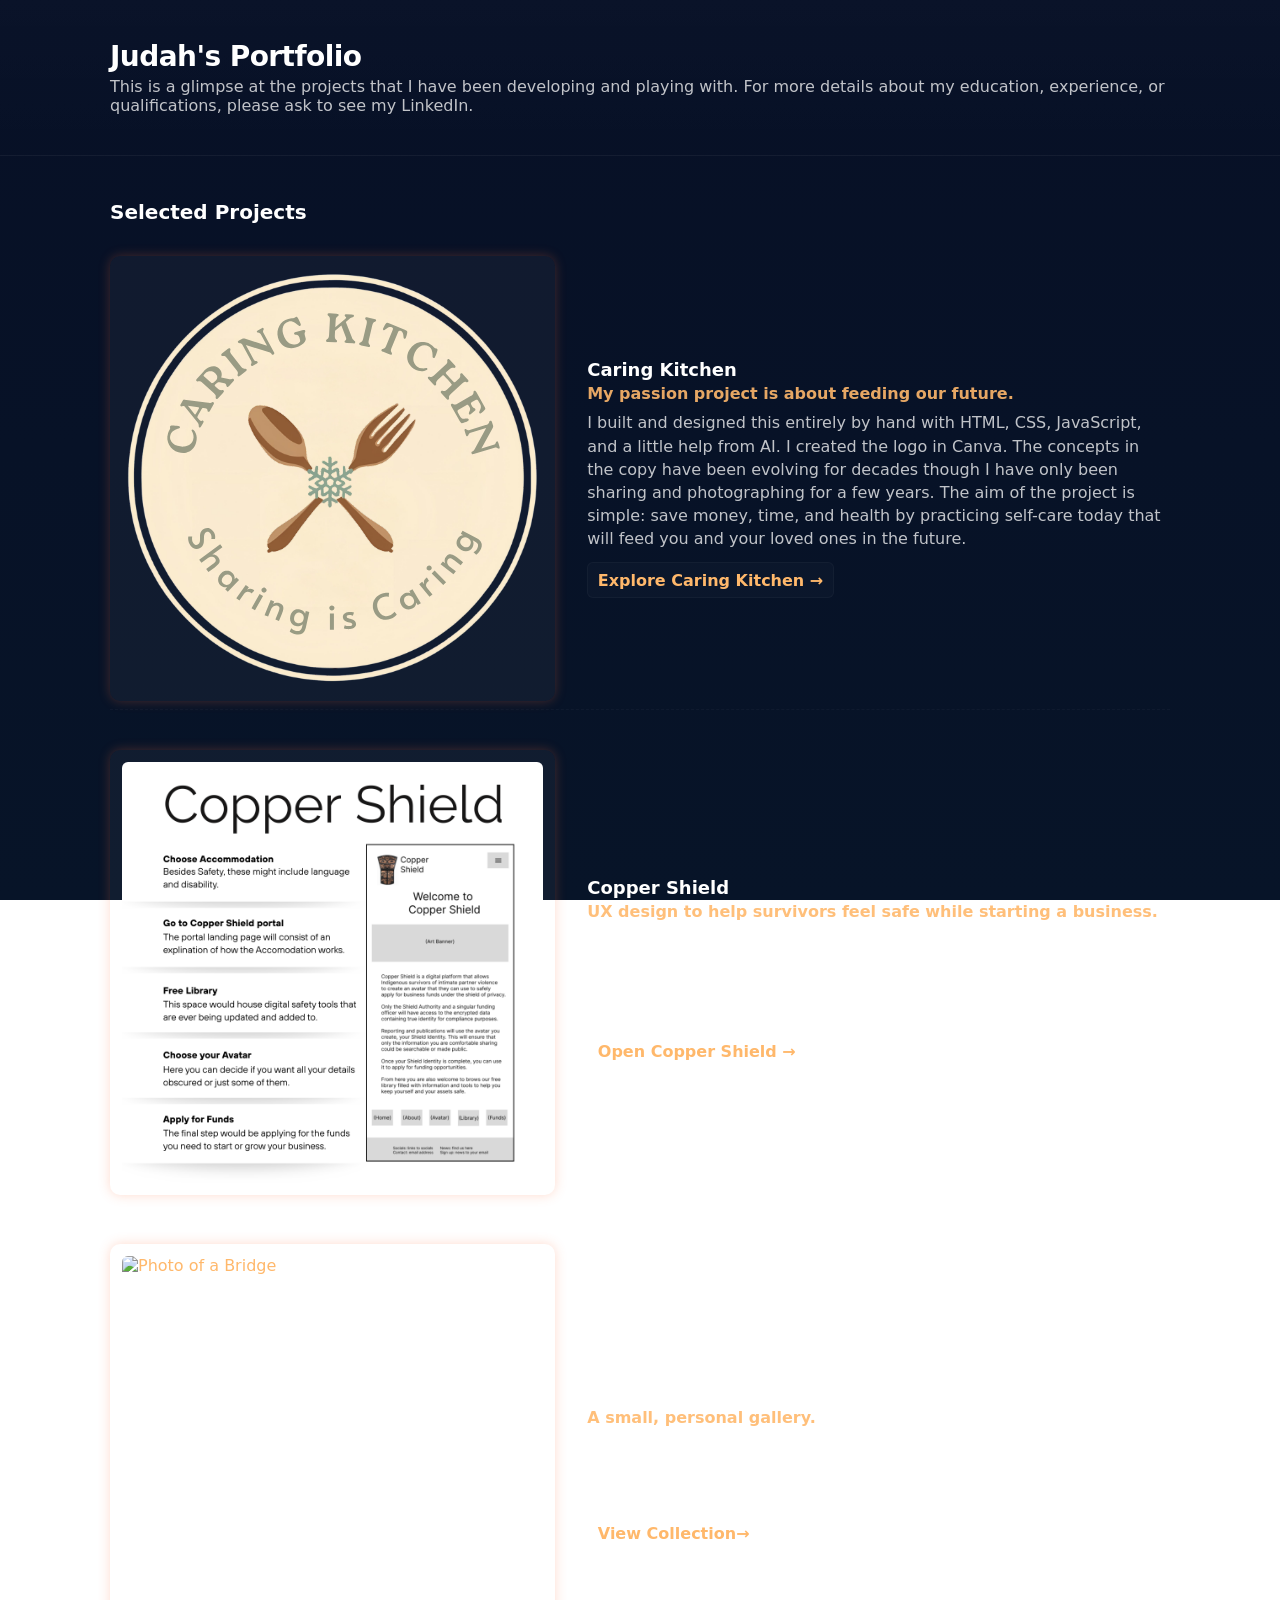
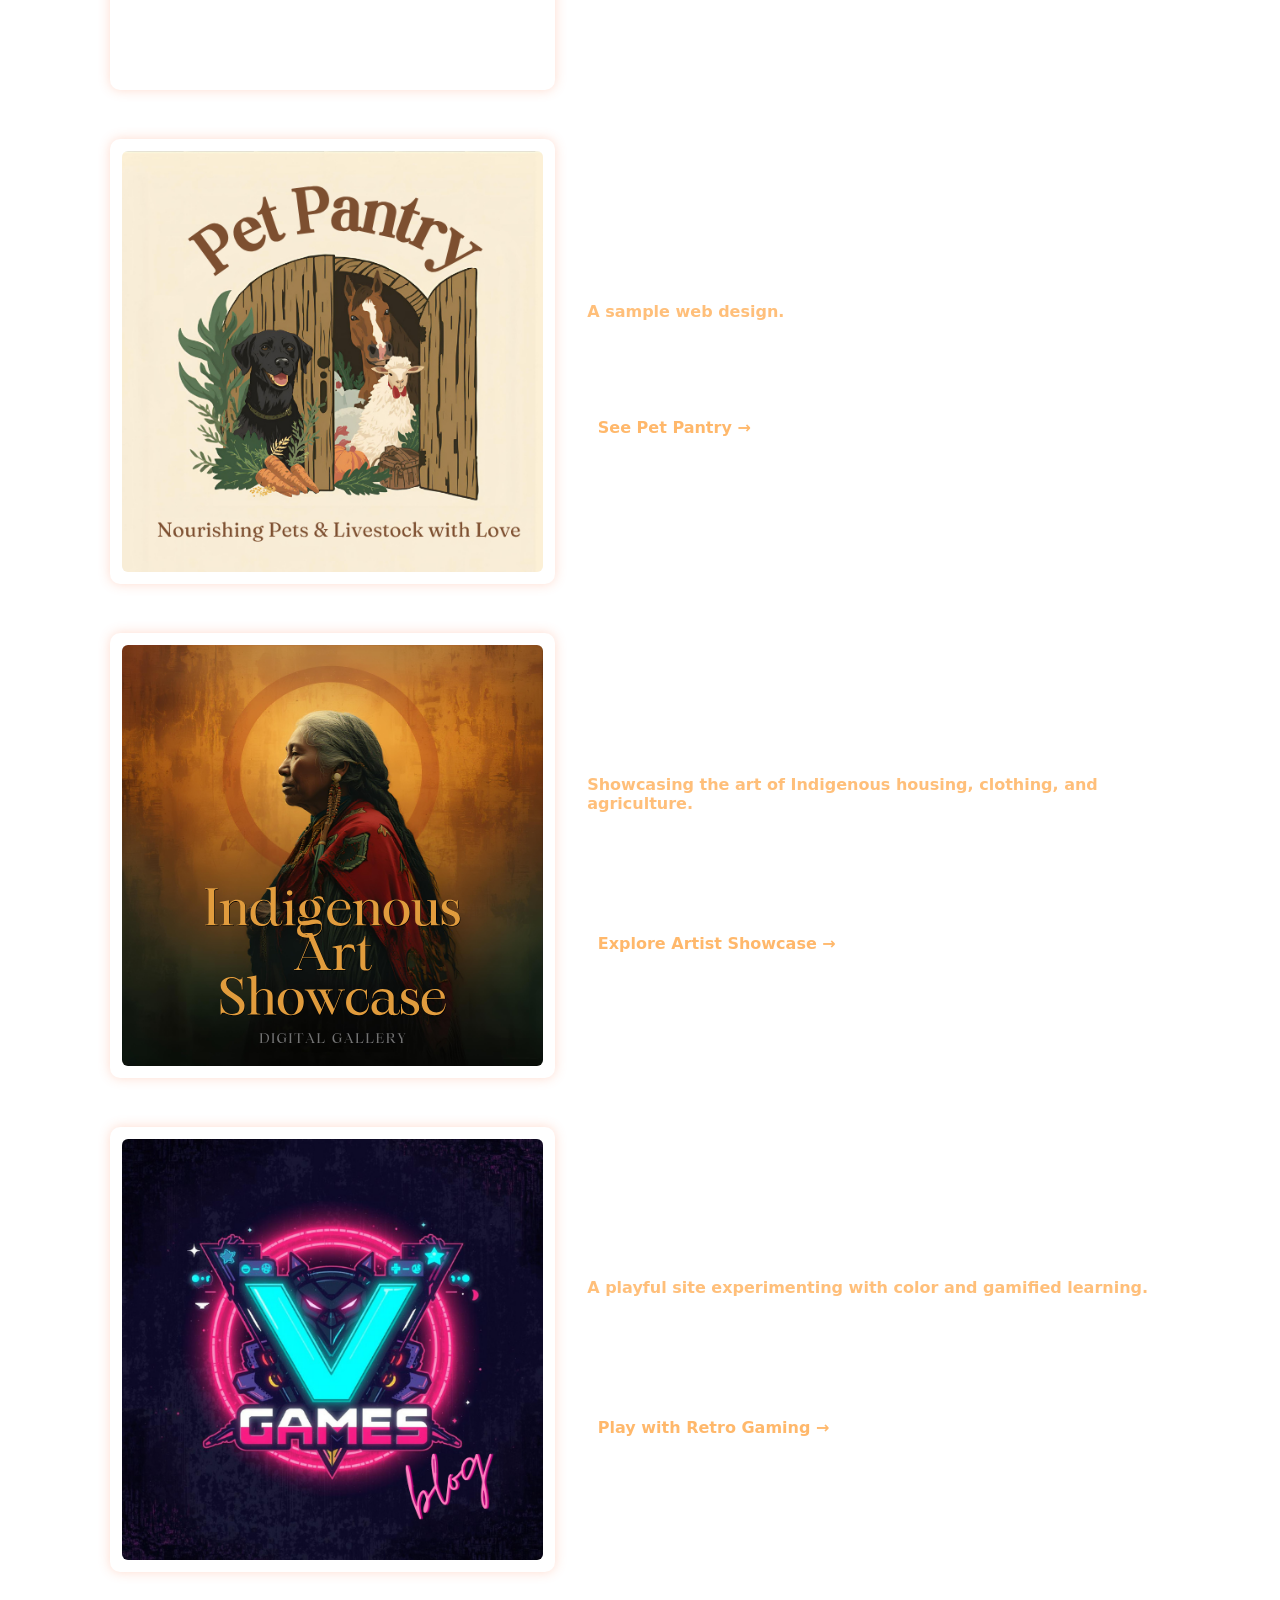
==== index.html @ a278aeb4 "Initial commit" ====
<!-- Judah's portfolio with Copilot for GitHub, 2026 -->
<!doctype html>
<html lang="en">
<head>
  <meta charset="utf-8" />
  <meta name="viewport" content="width=device-width,initial-scale=1" />
  <title>Judah's Portfolio</title>
  <meta name="description" content="Judah's design and web projects: Caring Kitchen, Photos, Copper Shield, Pet Pantry, Artist Showcase, Retro Gaming." />
  <!-- Link the layout and color/style sheets -->
  <link rel="stylesheet" href="./css/layout.css" />
  <link rel="stylesheet" href="./css/styles.css" />
</head>
<body>
  <header class="site-header" role="banner">
    <div class="container">
      <h1 class="site-title">Judah's Portfolio</h1>
      <p class="site-bio">This is a glimpse at the projects that I have been developing and playing with. For more details about my education, experience, or qualifications, please ask to see my LinkedIn. </p>
    </div>
  </header>

  <main id="main" class="container" role="main">
    <section aria-labelledby="projects-heading" class="projects">
      <h2 id="projects-heading" class="section-heading">Selected Projects</h2>

      <!----------------------------- Caring Kitchen ------------------------>
      <article class="project">
        <a class="project-image-link" href="./projects/caring-kitchen-logo/Caring Kitchen Logo (250 x 250 px).svg" aria-labelledby="caring-title" target="_blank">
          <img src="./projects/caring-kitchen-logo/Caring Kitchen Logo (250 x 250 px).svg" alt="Caring Kitchen Logo" class="project-image" />
        </a>
        <div class="project-content">
          <h3 id="caring-title" class="project-title">Caring Kitchen</h3>
          <p class="project-tagline">My passion project is about feeding our future.</p>
          <p class="project-desc">I built and designed this entirely by hand with HTML, CSS, JavaScript, and a little help from AI. I created the logo in Canva. The concepts in the copy have been evolving for decades though I have only been sharing and photographing for a few years. The aim of the project is simple: save money, time, and health by practicing self-care today that will feed you and your loved ones in the future.</p>
          <a class="project-link" href="https://thecaringkitchen.github.io/caring-kitchen" target="_blank">Explore Caring Kitchen →</a>
        </div>
      </article>
<!----------------------------- Copper Shield ------------------------>
      <article class="project">
        <a class="project-image-link" href="./projects/copper-shield-ux-design/img/Copper-shield-thumb.png" aria-labelledby="copper-title" target="_blank">
          <img src="./projects/copper-shield-ux-design/img/Copper-shield-thumb.png" alt="Copper Shield Wireframe" class="project-image" />
        </a>
        <div class="project-content">
          <h3 id="copper-title" class="project-title">Copper Shield</h3>
          <p class="project-tagline">UX design to help survivors feel safe while starting a business.</p>
          <p class="project-desc"> Copper Shield was conceived to help survivors of intimate partner violence keep their identifying and location information private while applying for business funding - privacy and dignity, designed in from the very first wireframe.</p>
          <a class="project-link" href="./projects/copper-shield-ux-design/index.html" target="_blank">Open Copper Shield →</a>
        </div>
      </article>
<!----------------------------- Photography ------------------------>
      <article class="project">
        <a class="project-image-link" href="./projects/my-gallery/img/bridge.jpg" aria-labelledby="photos-title" target="_blank">
          <img src="./projects/my-gallery/img/bridge.jpg" alt="Photo of a Bridge" class="project-image" />
        </a>
        <div class="project-content">
          <h3 id="photos-title" class="project-title">Photos</h3>
          <p class="project-tagline">A small, personal gallery.</p>
          <p class="project-desc">Designed entirely with prompts to Microsoft’s Copilot AI. It is intentionally simple to let the imagery breathe and showcase personal images rather than competing with them. </p>
          <a class="project-link" href="./projects/my-gallery/index.html" target="_blank">View Collection→</a>
        </div>
      </article>
<!----------------------------- Pet Pantry ------------------------>
      <article class="project">
        <a class="project-image-link" href="./projects/pet-pantry/img/Pet Pantry Thumb.png" aria-labelledby="pet-title" target="_blank">
          <img src="./projects/pet-pantry/img/Pet Pantry Thumb.png" alt="Pet Pantry Logo" class="project-image" />
        </a>
        <div class="project-content">
          <h3 id="pet-title" class="project-title">Pet Pantry</h3>
          <p class="project-tagline">A sample web design.</p>
          <p class="project-desc">
            My concept for a food-bank website was inspired by a nonprofit startup that supports displaced farm animals/pets in need. The forms can easily be adjusted and brought to life with JavaScript when needed.
            </p>
          <a class="project-link" href="./projects/pet-pantry/index.html" target="_blank">See Pet Pantry →</a>
        </div>
      </article>
<!----------------------------- Artist Showcase ------------------------>
      <article class="project">
        <a class="project-image-link" href="./projects/artist-showcase/img/Indigenous Artist Showcase THUMB.svg" aria-labelledby="artist-title" target="_blank">
          <img src="./projects/artist-showcase/img/Indigenous Artist Showcase THUMB.svg" alt="Artist Showcase Logo" class="project-image" />
        </a>
        <div class="project-content">
          <h3 id="artist-title" class="project-title">Artist Showcase</h3>
          <p class="project-tagline">Showcasing the art of Indigenous housing, clothing, and agriculture.</p>
          <p class="project-desc">This site shows the ingenious art of Indigenous peoples: housing that packs flat and ships across Canada, clothing made from ancestral formline design with modern technology, and agriculture inherited from the ancients.
          </p>
          <a class="project-link" href="./projects/artist-showcase/index.html" target="_blank">Explore Artist Showcase →</a>
        </div>
      </article>
<!----------------------------- Vintage Game Site ------------------------>
      <article class="project">
        <a class="project-image-link" href="./projects/retro-game-blog/img/thumb-logo-v-game.png" aria-labelledby="retro-title" target="_blank">
          <img src="./projects/retro-game-blog/img/thumb-logo-v-game.png" alt="V-Game Logo" class="project-image" />
        </a>
        <div class="project-content">
          <h3 id="retro-title" class="project-title">Retro Gaming</h3>
          <p class="project-tagline">A playful site experimenting with color and gamified learning.</p>
          <p class="project-desc">Made for the pure pleasure of playing with retro-gaming colors. A simple layout and design with links to intelligent games that could sharpen web3 skills and bring you into the future - nostalgia as a doorway forward.</p>
          <a class="project-link" href="./projects/retro-game-blog/index.html" target="_blank">Play with Retro Gaming →</a>
        </div>
      </article>

    </section>
  </main>

  <footer class="site-footer" role="contentinfo">
    <div class="container">
      <p>© 2026 Judah. All rights reserved.</p>
      <p>Curious about my education, experience, or qualifications? Ask to see my LinkedIn.</p>
    </div>
  </footer>
</body>
</html>
---- css/layout.css ----
/* Judah's portfolio with Copilot AI, 2026 */
:root {
  /*--------------- layout tokens ----------------------------*/
  --container-max: 1100px;
  --gutter: 1.25rem;
  --project-gap: 2rem;
  --image-aspect: 16 / 9;
}

* {
  box-sizing: border-box;
}

html,
body {
  height: 100%;
  margin: 0;
  font-family: system-ui, -apple-system, "Segoe UI", Roboto, "Helvetica Neue", Arial;
  -webkit-font-smoothing: antialiased;
  -moz-osx-font-smoothing: grayscale;
}

.container {
  max-width: var(--container-max);
  margin: 0 auto;
  padding: 1.25rem;
}

/*------------------ Header and footer -------------------------*/
.site-header {
  padding: 1.25rem 0;
  border-bottom: 1px solid rgba(255, 255, 255, 0.04);
}

.site-title {
  margin: 0;
  font-size: 1.75rem;
  letter-spacing: -0.02em;
}

.site-bio {
  margin: 0.25rem 0 0;
  color: var(--muted);
}

/* Projects list */
.section-heading {
  margin: 1.5rem 0;
  font-size: 1.25rem;
}

/*----------- Each project is a two-column layout on wide screens -*/
.project {
  display: grid;
  grid-template-columns: 1fr;
  gap: var(--project-gap);
  align-items: center;
  margin-bottom: 2rem;
  padding: 0.5rem 0;
  border-bottom: 1px dashed rgba(255, 255, 255, 0.03);
}

/*------------- Image link and image sizing ---------------------*/
.project-image-link {
  display: block;
  border-radius: 8px;
  overflow: hidden;
  box-shadow: 0 6px 18px rgba(0, 0, 0, 0.45);
  transition: transform 220ms ease, box-shadow 220ms ease;
  text-decoration: none;
  padding: 0.75rem;
  border-radius: 10px;
  display: block;
  display: flex;
  align-items: center;
  justify-content: center;
}

.project-image {
  width: 100%;
  height: auto;
  display: block;
  aspect-ratio: 1/1;
  object-fit: cover;
  border-radius: 6px;
}

/* -------------- VIDEO ----------------------------------- */
video {
  width: 100%;
  height: auto;
  display: block;
  border-radius: 10px;
}

/*--------------- Text content ------------------------------*/
.project-content {
  padding: 0.25rem 0;
}

.project-title {
  margin: 0 0 0.25rem;
  font-size: 1.125rem;
}

.project-tagline {
  margin: 0 0 0.5rem;
  font-weight: 600;
  color: var(--accent-weak);
}

.project-desc {
  margin: 0 0 0.75rem;
  line-height: 1.45;
  color: var(--muted);
}

/*---------------- Link style --------------------------------------*/
.project-link {
  display: inline-block;
  text-decoration: none;
  font-weight: 600;
  color: var(--accent);
}

/*---------------- Hover and focus states -----------------------------*/
.project-image-link:hover,
.project-image-link:focus {
  transform: translateY(-4px);
  box-shadow: 0 12px 30px rgba(0, 0, 0, 0.55);
  outline: none;
}

/*------------------ Desktop two-column layout --------------------------*/
@media (min-width: 820px) {
  .project {
    grid-template-columns: 42% 1fr;
  }
}

/*---------------- Small screens: stack with image on top (default) ------*/
@media (max-width: 819px) {
  .site-title {
    font-size: 1.5rem;
  }
}

/*-------------------- Accessibility: focus visible ---------------------*/
:focus {
  outline: 3px solid var(--focus);
  outline-offset: 3px;
}

/*---------------------- Reduced motion preference ----------------------*/
@media (prefers-reduced-motion: reduce) {

  .project-image-link,
  .project-image-link:hover,
  .project-image-link:focus {
    transition: none;
    transform: none;
  }
}
---- css/styles.css ----
/* Judah's portfolio with Copilot AI, 2026 */

/*-------- Dark jewel palette with warm fire accent ------------*/
:root {
  /* Primary palette */
  --deep-teal: #0f3b3b;
  --garnet: #7b1f2a;
  --amber: #ffb86b;
  --midnight: #071026;
  --fire-accent: #ff6f3c;

  /*----------------- Derived tokens ----------------------------*/
  --bg: linear-gradient(180deg, var(--midnight) 0%, #071428 100%);
  --surface: rgba(255, 255, 255, 0.03);
  --muted: rgba(255, 255, 255, 0.75);
  --accent: var(--amber);
  --accent-weak: rgba(255, 184, 107, 0.9);
  --text: #fff;
  --focus: rgba(255, 111, 60, 0.95);
}

/*---------------- Page background and text --------------------*/
body {
  background: var(--bg);
  color: var(--text);
  background-attachment: fixed;
}

/*----------------- Containers and surfaces -------------------*/
.container {
  background: transparent;
}

/*-------------------- Headings -----------------------------*/
h1,
h2,
h3 {
  color: var(--text);
}

/*------------------- Muted text ---------------------------*/
.site-bio,
.project-desc,
.site-footer p {
  color: var(--muted);
}

/*---------------- Accent elements --------------------------*/
.project-tagline {
  color: var(--accent-weak);
}

/*----------------- Image & Frame Style -----------------------*/
.project-image-link {
  background: rgba(255, 255, 255, 0.04);
  /* subtle jewel-tone glow */
  box-shadow: 0 0 12px rgba(255, 111, 60, 0.25);
  /* firelight */
}

/*--------------- Links and buttons ---------------------------*/
a {
  color: var(--accent);
  transition: color 160ms ease;
}

a:hover,
a:focus {
  color: var(--fire-accent);
}

/*--------------- Project link as a subtle button ---------------*/
.project-link {
  padding: 0.45rem 0.6rem;
  border-radius: 6px;
  background: rgba(255, 255, 255, 0.02);
  border: 1px solid rgba(255, 255, 255, 0.03);
  color: var(--accent);
}

/*--------------- Header and footer styling ------------------*/
.site-header,
.site-footer {
  background: linear-gradient(180deg, rgba(255, 255, 255, 0.01), transparent);
}

/*----------------- Small utility -----------------------------*/
.site-footer p {
  font-size: 0.9rem;
  margin: 1rem 0 0;
}
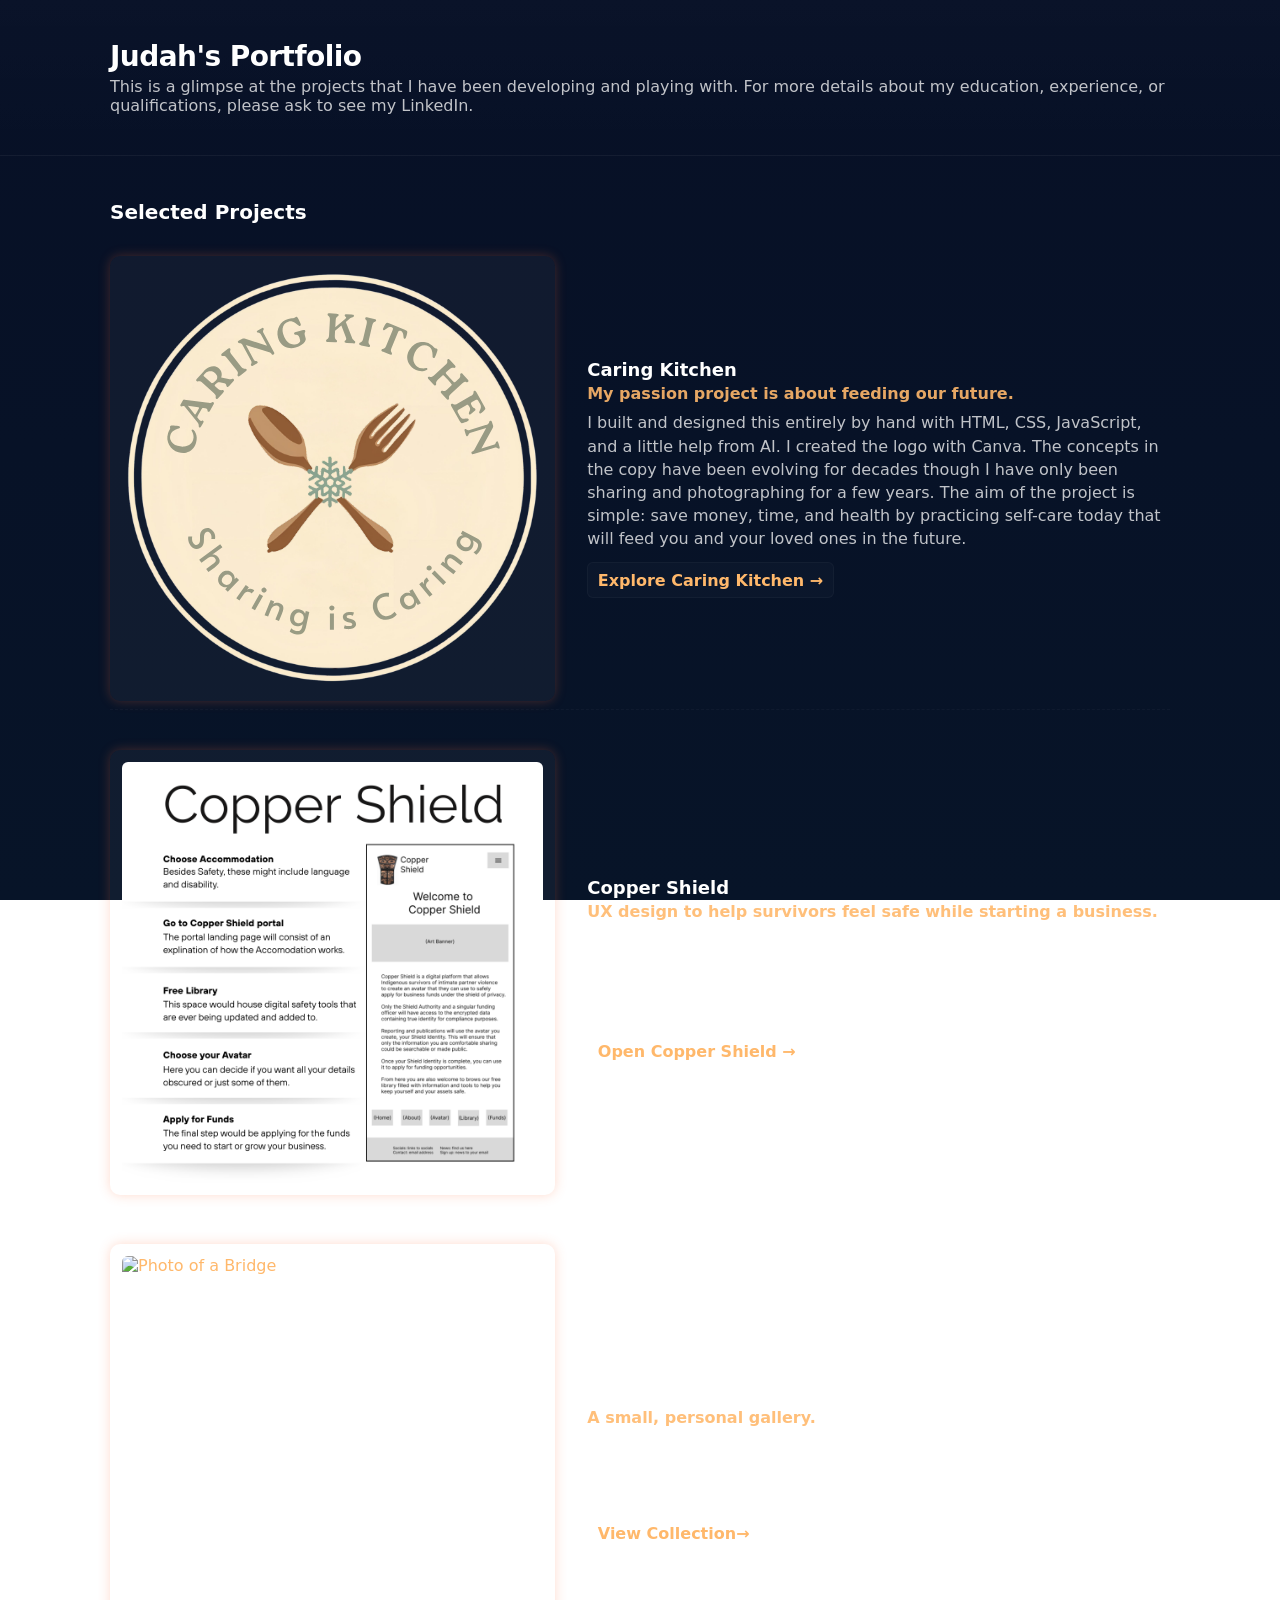
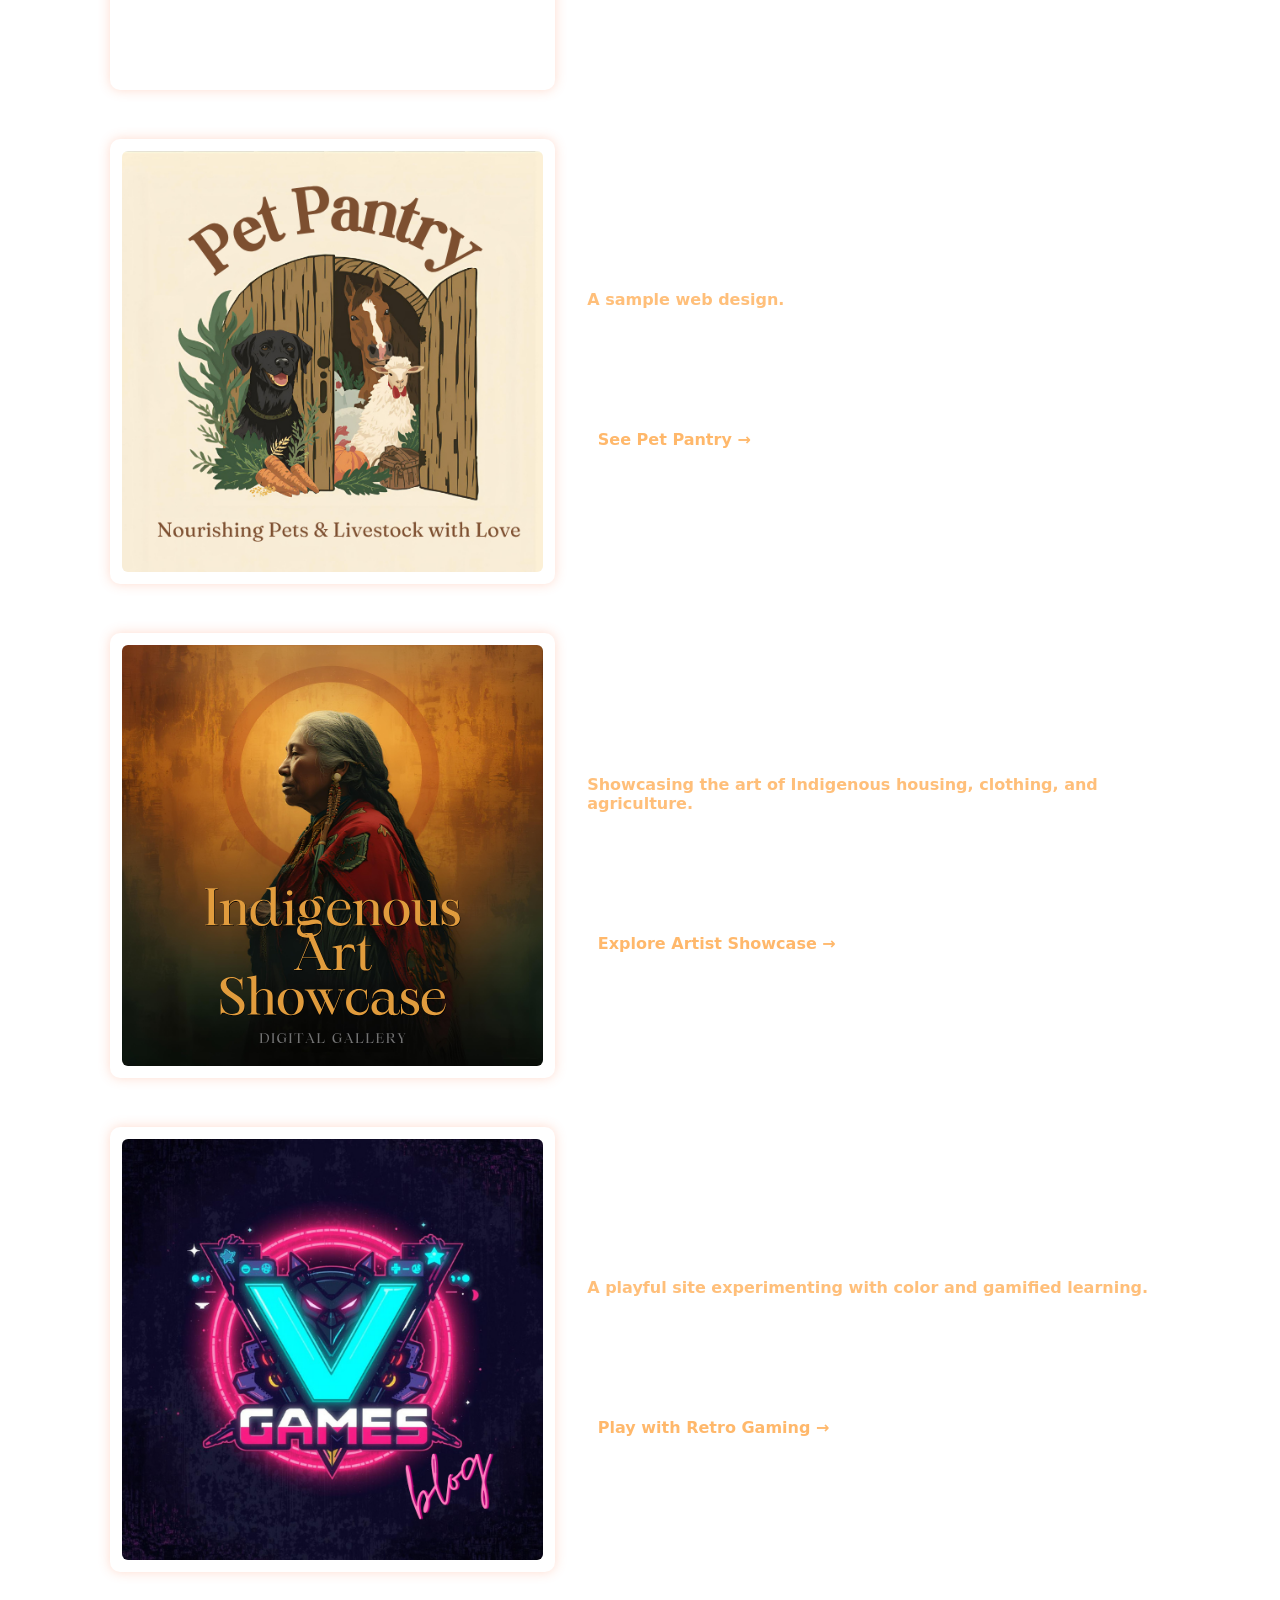
==== commit 84ae9975: "Update index.html bulking out the descriptions a little more" ====
--- a/index.html
+++ b/index.html
@@ -1,20 +1,24 @@
 <!-- Judah's portfolio with Copilot for GitHub, 2026 -->
 <!doctype html>
 <html lang="en">
+
 <head>
   <meta charset="utf-8" />
   <meta name="viewport" content="width=device-width,initial-scale=1" />
   <title>Judah's Portfolio</title>
-  <meta name="description" content="Judah's design and web projects: Caring Kitchen, Photos, Copper Shield, Pet Pantry, Artist Showcase, Retro Gaming." />
+  <meta name="description"
+    content="Judah's design and web projects: Caring Kitchen, Photos, Copper Shield, Pet Pantry, Artist Showcase, Retro Gaming." />
   <!-- Link the layout and color/style sheets -->
   <link rel="stylesheet" href="./css/layout.css" />
   <link rel="stylesheet" href="./css/styles.css" />
 </head>
+
 <body>
   <header class="site-header" role="banner">
     <div class="container">
       <h1 class="site-title">Judah's Portfolio</h1>
-      <p class="site-bio">This is a glimpse at the projects that I have been developing and playing with. For more details about my education, experience, or qualifications, please ask to see my LinkedIn. </p>
+      <p class="site-bio">This is a glimpse at the projects that I have been developing and playing with. For more
+        details about my education, experience, or qualifications, please ask to see my LinkedIn. </p>
     </div>
   </header>
 
@@ -24,77 +28,102 @@
 
       <!----------------------------- Caring Kitchen ------------------------>
       <article class="project">
-        <a class="project-image-link" href="./projects/caring-kitchen-logo/Caring Kitchen Logo (250 x 250 px).svg" aria-labelledby="caring-title" target="_blank">
-          <img src="./projects/caring-kitchen-logo/Caring Kitchen Logo (250 x 250 px).svg" alt="Caring Kitchen Logo" class="project-image" />
+        <a class="project-image-link" href="./projects/caring-kitchen-logo/Caring Kitchen Logo (250 x 250 px).svg"
+          aria-labelledby="caring-title" target="_blank">
+          <img src="./projects/caring-kitchen-logo/Caring Kitchen Logo (250 x 250 px).svg" alt="Caring Kitchen Logo"
+            class="project-image" />
         </a>
         <div class="project-content">
           <h3 id="caring-title" class="project-title">Caring Kitchen</h3>
           <p class="project-tagline">My passion project is about feeding our future.</p>
-          <p class="project-desc">I built and designed this entirely by hand with HTML, CSS, JavaScript, and a little help from AI. I created the logo in Canva. The concepts in the copy have been evolving for decades though I have only been sharing and photographing for a few years. The aim of the project is simple: save money, time, and health by practicing self-care today that will feed you and your loved ones in the future.</p>
-          <a class="project-link" href="https://thecaringkitchen.github.io/caring-kitchen" target="_blank">Explore Caring Kitchen →</a>
+          <p class="project-desc">I built and designed this entirely by hand with HTML, CSS, JavaScript, and a little
+            help from AI. I created the logo with Canva. The concepts in the copy have been evolving for decades though
+            I have only been sharing and photographing for a few years. The aim of the project is simple: save money,
+            time, and health by practicing self-care today that will feed you and your loved ones in the future.</p>
+          <a class="project-link" href="https://thecaringkitchen.github.io/caring-kitchen" target="_blank">Explore
+            Caring Kitchen →</a>
         </div>
       </article>
-<!----------------------------- Copper Shield ------------------------>
+      <!----------------------------- Copper Shield ------------------------>
       <article class="project">
-        <a class="project-image-link" href="./projects/copper-shield-ux-design/img/Copper-shield-thumb.png" aria-labelledby="copper-title" target="_blank">
-          <img src="./projects/copper-shield-ux-design/img/Copper-shield-thumb.png" alt="Copper Shield Wireframe" class="project-image" />
+        <a class="project-image-link" href="./projects/copper-shield-ux-design/img/Copper-shield-thumb.png"
+          aria-labelledby="copper-title" target="_blank">
+          <img src="./projects/copper-shield-ux-design/img/Copper-shield-thumb.png" alt="Copper Shield Wireframe"
+            class="project-image" />
         </a>
         <div class="project-content">
           <h3 id="copper-title" class="project-title">Copper Shield</h3>
           <p class="project-tagline">UX design to help survivors feel safe while starting a business.</p>
-          <p class="project-desc"> Copper Shield was conceived to help survivors of intimate partner violence keep their identifying and location information private while applying for business funding - privacy and dignity, designed in from the very first wireframe.</p>
-          <a class="project-link" href="./projects/copper-shield-ux-design/index.html" target="_blank">Open Copper Shield →</a>
+          <p class="project-desc"> Copper Shield was conceived to help survivors of intimate partner violence keep their
+            identifying and location information private while applying for business funding - privacy and dignity,
+            designed in from the very first wireframe.</p>
+          <a class="project-link" href="./projects/copper-shield-ux-design/index.html" target="_blank">Open Copper
+            Shield →</a>
         </div>
       </article>
-<!----------------------------- Photography ------------------------>
+      <!----------------------------- Photography ------------------------>
       <article class="project">
-        <a class="project-image-link" href="./projects/my-gallery/img/bridge.jpg" aria-labelledby="photos-title" target="_blank">
+        <a class="project-image-link" href="./projects/my-gallery/img/bridge.jpg" aria-labelledby="photos-title"
+          target="_blank">
           <img src="./projects/my-gallery/img/bridge.jpg" alt="Photo of a Bridge" class="project-image" />
         </a>
         <div class="project-content">
           <h3 id="photos-title" class="project-title">Photos</h3>
           <p class="project-tagline">A small, personal gallery.</p>
-          <p class="project-desc">Designed entirely with prompts to Microsoft’s Copilot AI. It is intentionally simple to let the imagery breathe and showcase personal images rather than competing with them. </p>
+          <p class="project-desc">Designed entirely with prompts to Microsoft’s Copilot AI. It is intentionally simple
+            to let the imagery breathe and showcase personal images rather than competing with them. </p>
           <a class="project-link" href="./projects/my-gallery/index.html" target="_blank">View Collection→</a>
         </div>
       </article>
-<!----------------------------- Pet Pantry ------------------------>
+      <!----------------------------- Pet Pantry ------------------------>
       <article class="project">
-        <a class="project-image-link" href="./projects/pet-pantry/img/Pet Pantry Thumb.png" aria-labelledby="pet-title" target="_blank">
+        <a class="project-image-link" href="./projects/pet-pantry/img/Pet Pantry Thumb.png" aria-labelledby="pet-title"
+          target="_blank">
           <img src="./projects/pet-pantry/img/Pet Pantry Thumb.png" alt="Pet Pantry Logo" class="project-image" />
         </a>
         <div class="project-content">
           <h3 id="pet-title" class="project-title">Pet Pantry</h3>
           <p class="project-tagline">A sample web design.</p>
           <p class="project-desc">
-            My concept for a food-bank website was inspired by a nonprofit startup that supports displaced farm animals/pets in need. The forms can easily be adjusted and brought to life with JavaScript when needed.
-            </p>
+            My concept for a food-bank website was inspired by a nonprofit startup that supports displaced farm
+            animals/pets in need. Logo created with Canva. The forms can easily be adjusted and brought to life with
+            JavaScript when needed.
+          </p>
           <a class="project-link" href="./projects/pet-pantry/index.html" target="_blank">See Pet Pantry →</a>
         </div>
       </article>
-<!----------------------------- Artist Showcase ------------------------>
+      <!----------------------------- Artist Showcase ------------------------>
       <article class="project">
-        <a class="project-image-link" href="./projects/artist-showcase/img/Indigenous Artist Showcase THUMB.svg" aria-labelledby="artist-title" target="_blank">
-          <img src="./projects/artist-showcase/img/Indigenous Artist Showcase THUMB.svg" alt="Artist Showcase Logo" class="project-image" />
+        <a class="project-image-link" href="./projects/artist-showcase/img/Indigenous Artist Showcase THUMB.svg"
+          aria-labelledby="artist-title" target="_blank">
+          <img src="./projects/artist-showcase/img/Indigenous Artist Showcase THUMB.svg" alt="Artist Showcase Logo"
+            class="project-image" />
         </a>
         <div class="project-content">
           <h3 id="artist-title" class="project-title">Artist Showcase</h3>
           <p class="project-tagline">Showcasing the art of Indigenous housing, clothing, and agriculture.</p>
-          <p class="project-desc">This site shows the ingenious art of Indigenous peoples: housing that packs flat and ships across Canada, clothing made from ancestral formline design with modern technology, and agriculture inherited from the ancients.
+          <p class="project-desc">Creating the logo first set the tone for the rest of the site. It shows the ingenious
+            art of Indigenous peoples: housing that packs flat and ships across Canada, clothing made from ancestral
+            formline design with modern technology, and agriculture inherited from the ancients.
           </p>
-          <a class="project-link" href="./projects/artist-showcase/index.html" target="_blank">Explore Artist Showcase →</a>
+          <a class="project-link" href="./projects/artist-showcase/index.html" target="_blank">Explore Artist Showcase
+            →</a>
         </div>
       </article>
-<!----------------------------- Vintage Game Site ------------------------>
+      <!----------------------------- Vintage Game Site ------------------------>
       <article class="project">
-        <a class="project-image-link" href="./projects/retro-game-blog/img/thumb-logo-v-game.png" aria-labelledby="retro-title" target="_blank">
+        <a class="project-image-link" href="./projects/retro-game-blog/img/thumb-logo-v-game.png"
+          aria-labelledby="retro-title" target="_blank">
           <img src="./projects/retro-game-blog/img/thumb-logo-v-game.png" alt="V-Game Logo" class="project-image" />
         </a>
         <div class="project-content">
           <h3 id="retro-title" class="project-title">Retro Gaming</h3>
           <p class="project-tagline">A playful site experimenting with color and gamified learning.</p>
-          <p class="project-desc">Made for the pure pleasure of playing with retro-gaming colors. A simple layout and design with links to intelligent games that could sharpen web3 skills and bring you into the future - nostalgia as a doorway forward.</p>
-          <a class="project-link" href="./projects/retro-game-blog/index.html" target="_blank">Play with Retro Gaming →</a>
+          <p class="project-desc">Made for the pure pleasure of playing with retro-gaming colors. A simple layout and
+            design with links to intelligent games that could sharpen web3 skills and bring you into the future -
+            nostalgia as a doorway forward.</p>
+          <a class="project-link" href="./projects/retro-game-blog/index.html" target="_blank">Play with Retro Gaming
+            →</a>
         </div>
       </article>
 
@@ -108,4 +137,5 @@
     </div>
   </footer>
 </body>
-</html>
+
+</html>
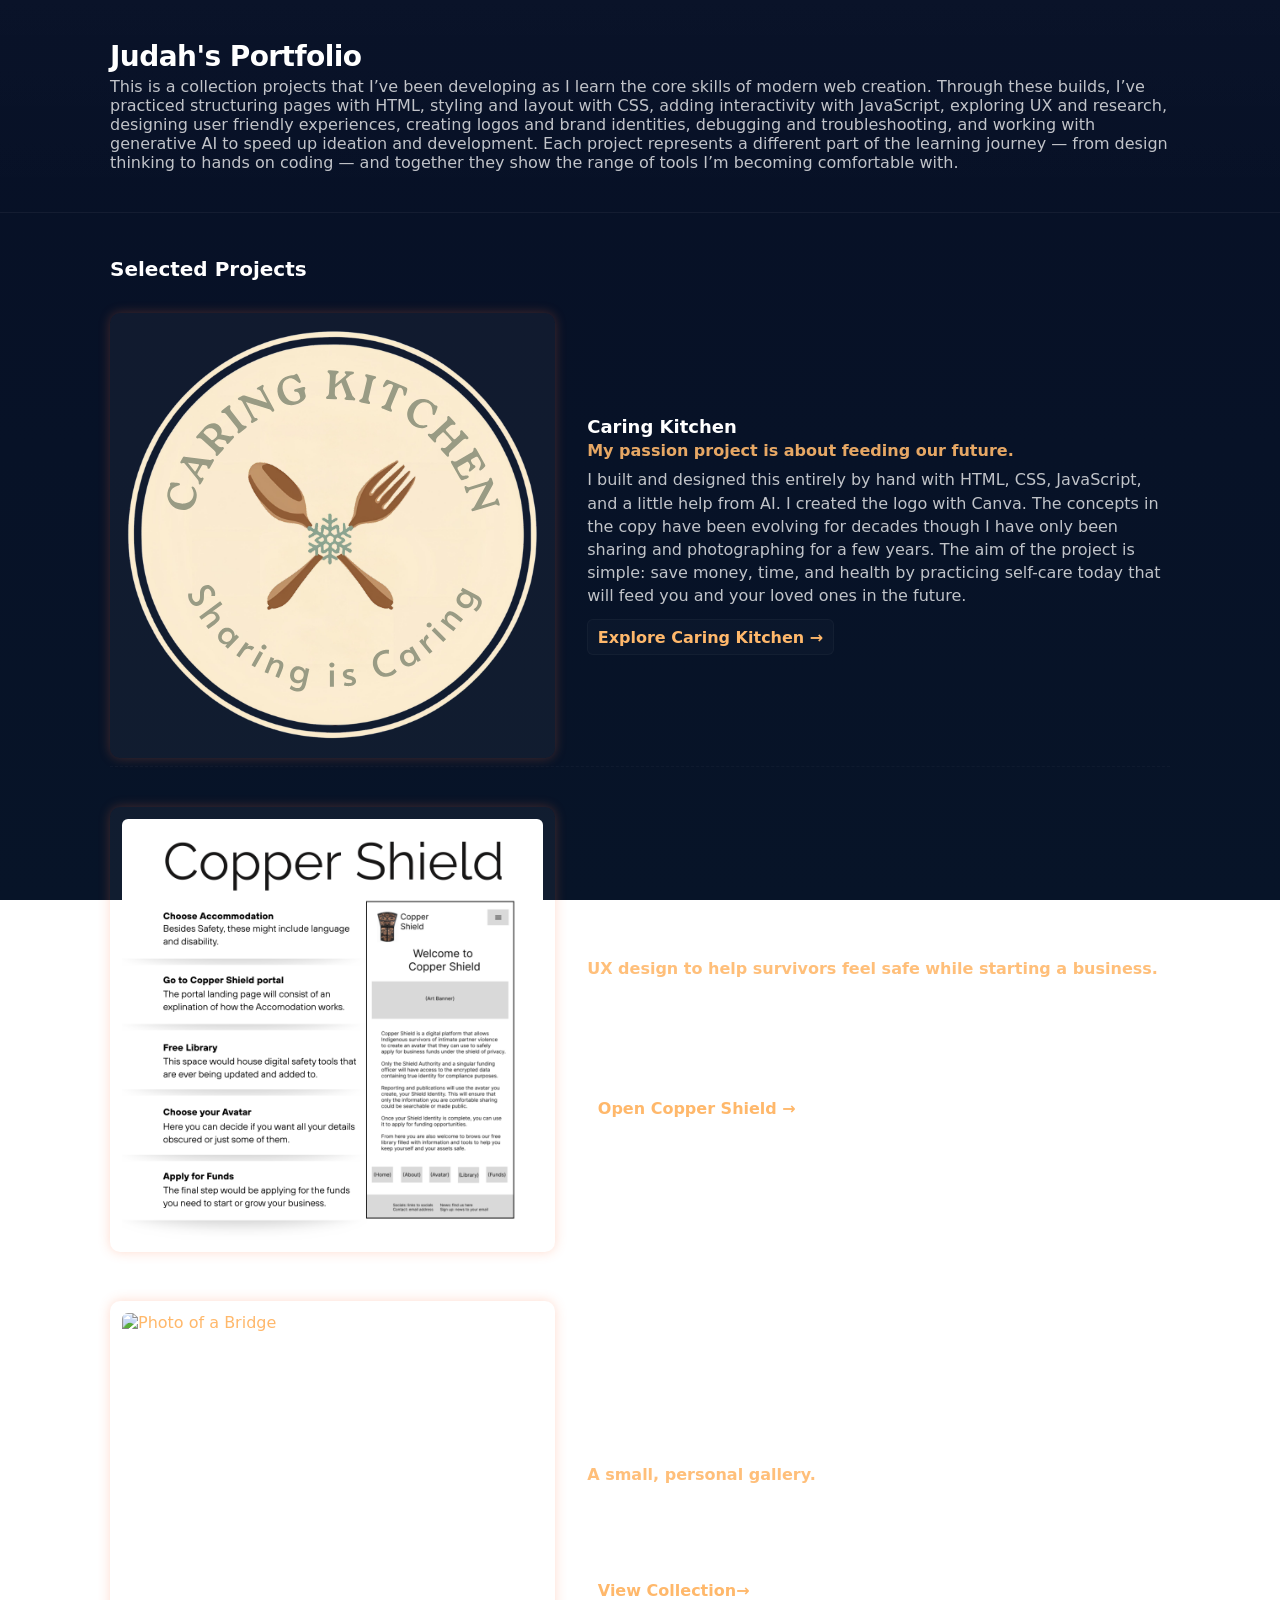
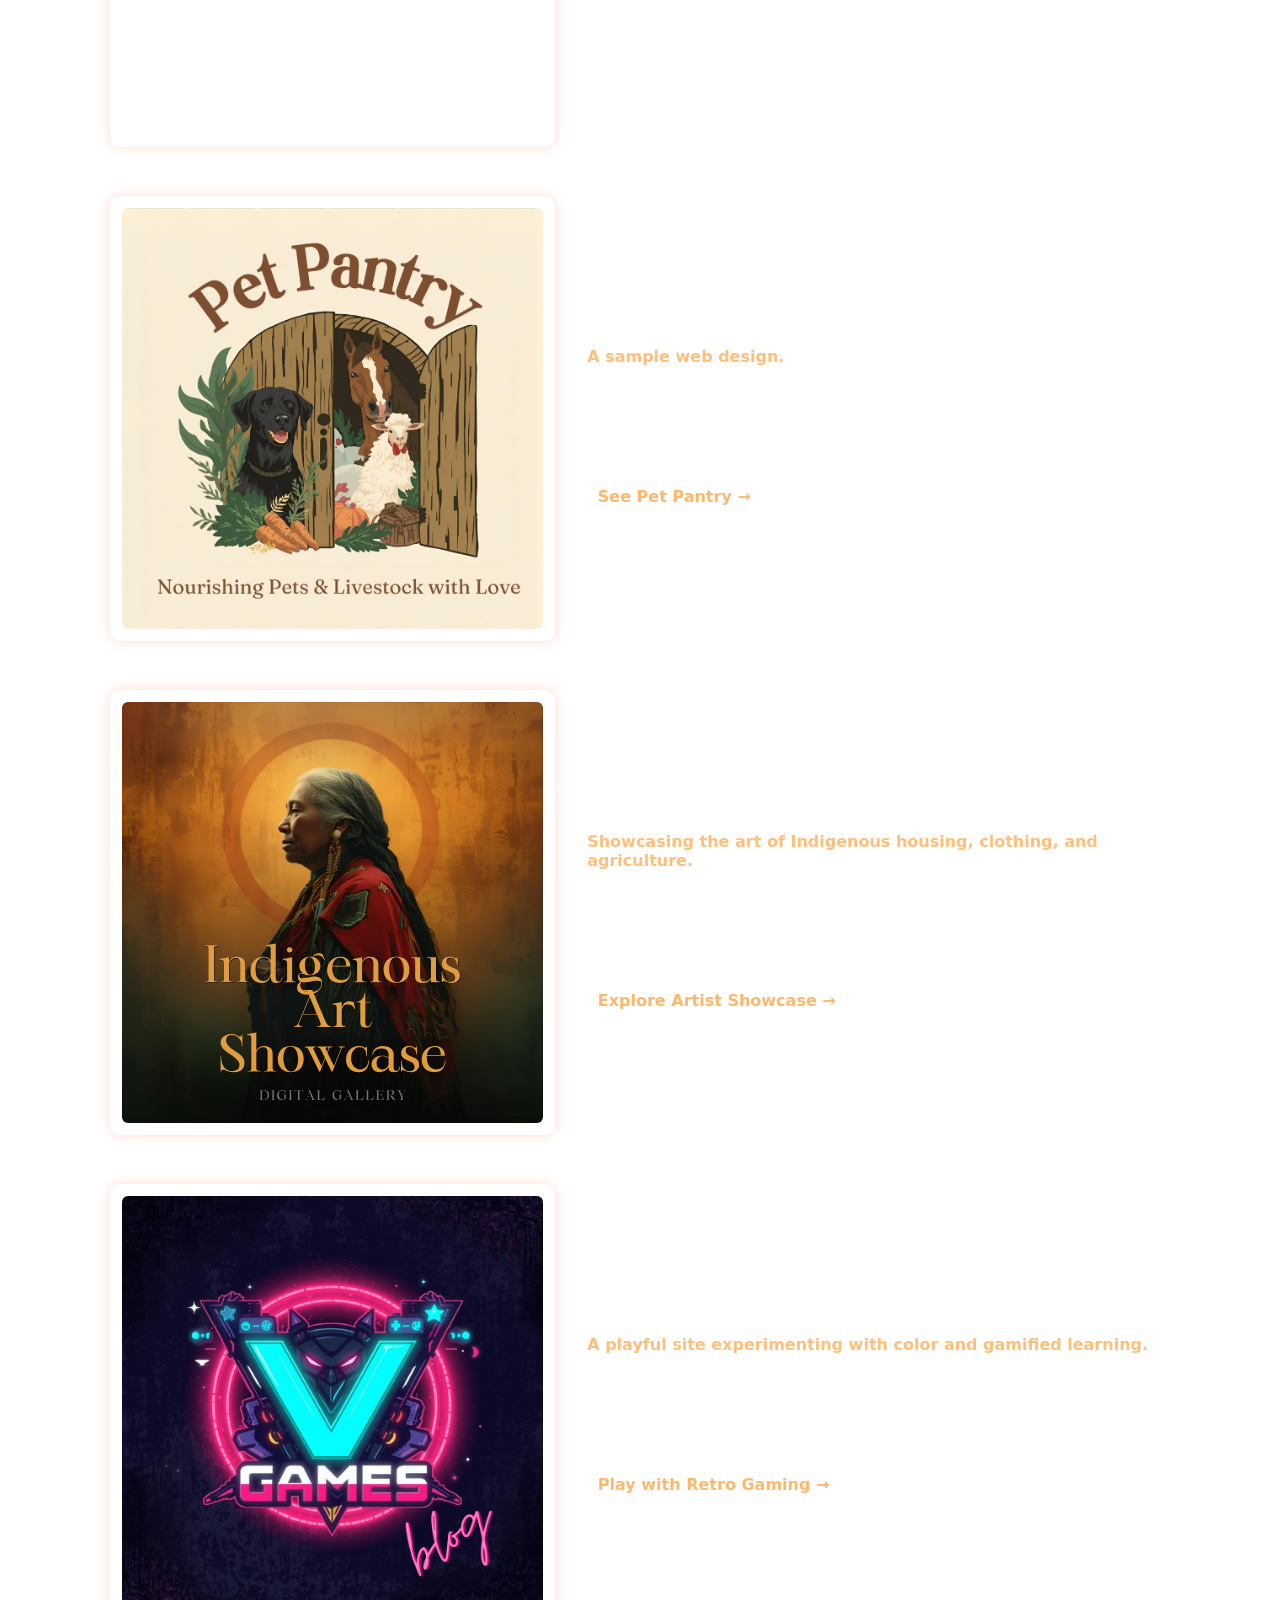
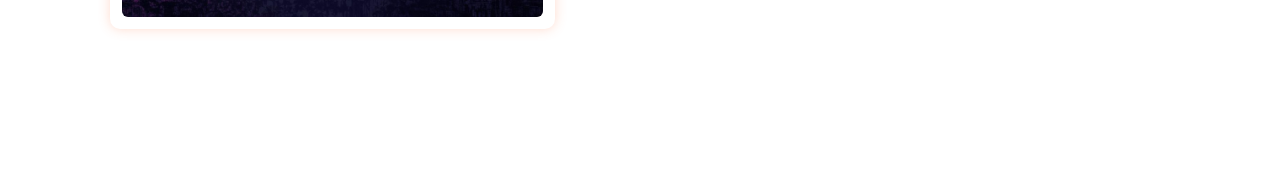
==== commit f7b44fed: "Re-wrote the portfilio intro" ====
--- a/index.html
+++ b/index.html
@@ -17,8 +17,9 @@
   <header class="site-header" role="banner">
     <div class="container">
       <h1 class="site-title">Judah's Portfolio</h1>
-      <p class="site-bio">This is a glimpse at the projects that I have been developing and playing with. For more
-        details about my education, experience, or qualifications, please ask to see my LinkedIn. </p>
+      <p class="site-bio">This is a collection projects that I’ve been developing as I learn the core skills of modern web creation. Through these builds, I’ve practiced structuring pages with HTML, styling and layout with CSS, adding interactivity with JavaScript, exploring UX and research, designing user friendly experiences, creating logos and brand identities, debugging and troubleshooting, and working with generative AI to speed up ideation and development.
+Each project represents a different part of the learning journey — from design thinking to hands on coding — and together they show the range of tools I’m becoming comfortable with. 
+</p>
     </div>
   </header>
 
@@ -86,8 +87,7 @@
           <p class="project-tagline">A sample web design.</p>
           <p class="project-desc">
             My concept for a food-bank website was inspired by a nonprofit startup that supports displaced farm
-            animals/pets in need. Logo created with Canva. The forms can easily be adjusted and brought to life with
-            JavaScript when needed.
+            animals and pets in need. Logo created with Canva. The forms and JavaScript can easily be tailored to suit any preferences. 
           </p>
           <a class="project-link" href="./projects/pet-pantry/index.html" target="_blank">See Pet Pantry →</a>
         </div>
@@ -119,9 +119,7 @@
         <div class="project-content">
           <h3 id="retro-title" class="project-title">Retro Gaming</h3>
           <p class="project-tagline">A playful site experimenting with color and gamified learning.</p>
-          <p class="project-desc">Made for the pure pleasure of playing with retro-gaming colors. A simple layout and
-            design with links to intelligent games that could sharpen web3 skills and bring you into the future -
-            nostalgia as a doorway forward.</p>
+          <p class="project-desc">Made for the pure pleasure of playing with retro-gaming colors. A simple layout and design with links to intelligent games that could sharpen web3 skills or teach the foundations of generative AI to bring you into the future - nostalgia as a doorway forward. </p>
           <a class="project-link" href="./projects/retro-game-blog/index.html" target="_blank">Play with Retro Gaming
             →</a>
         </div>
